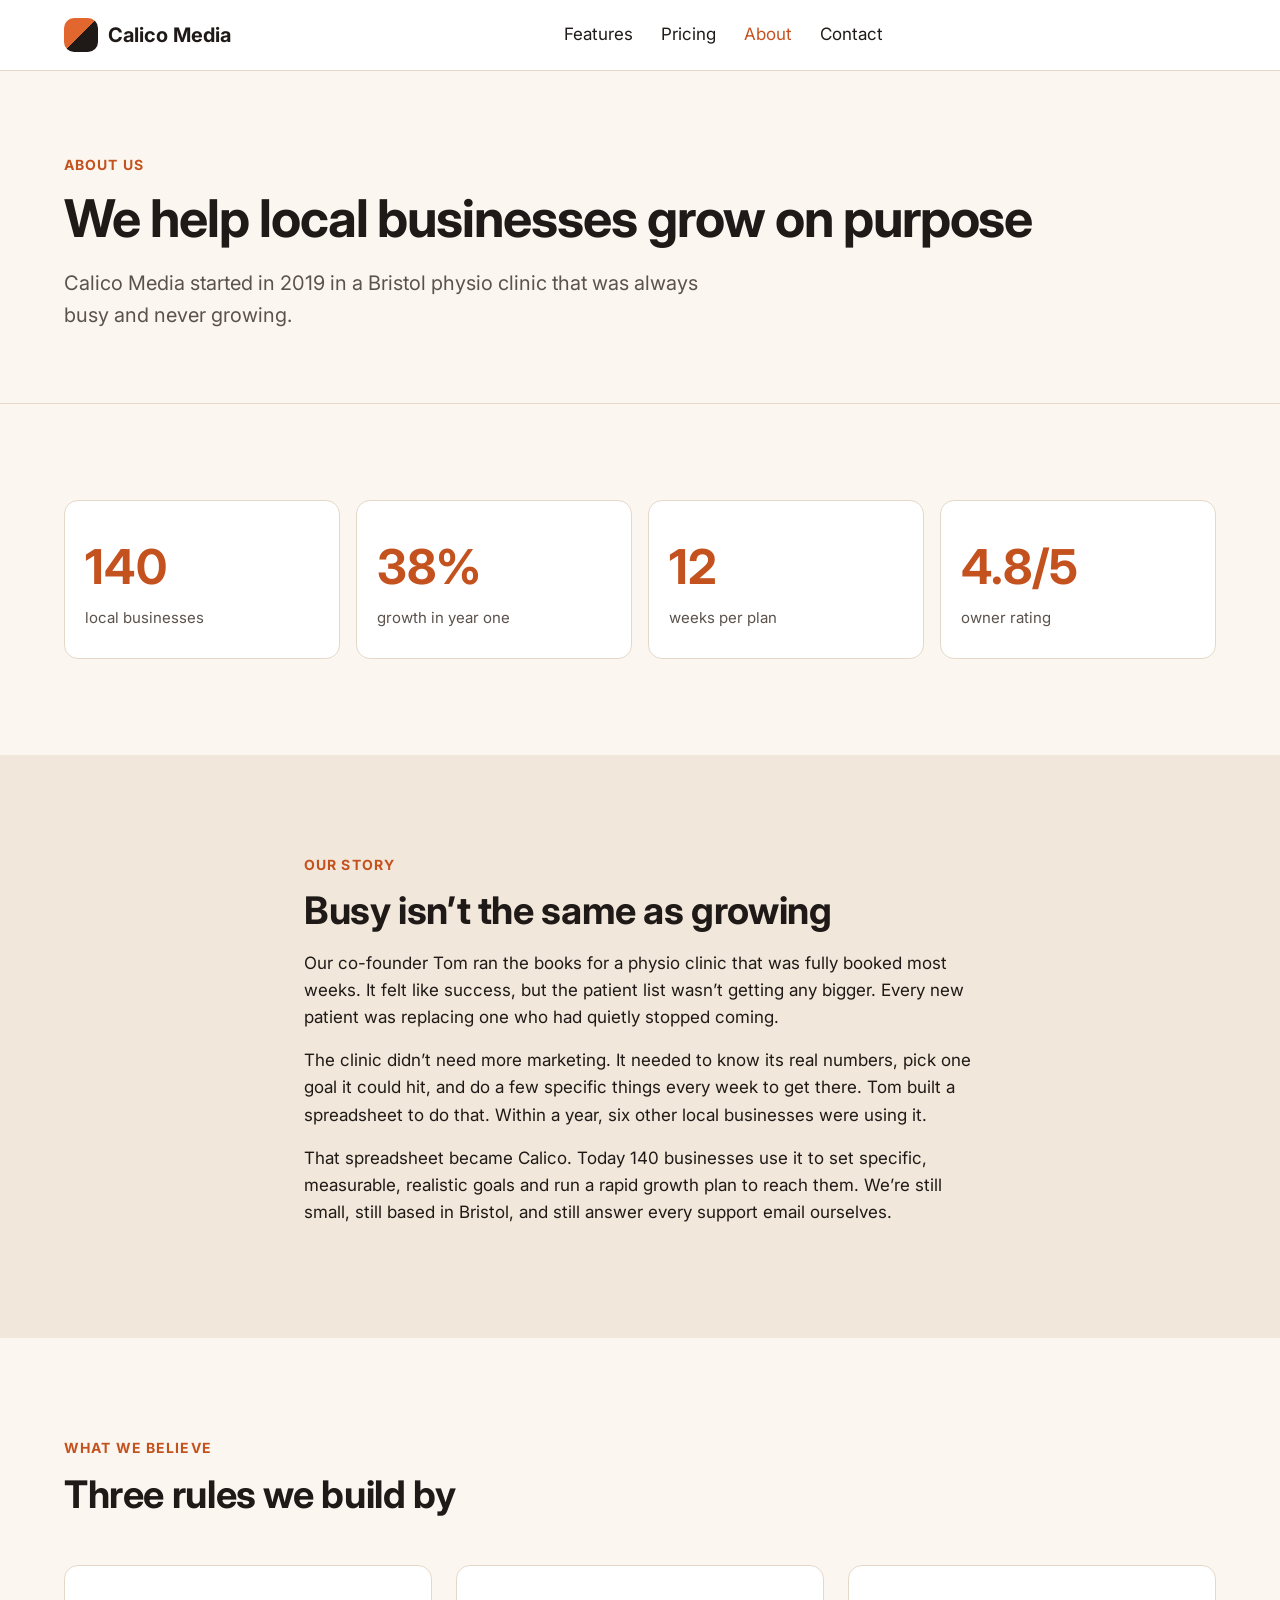
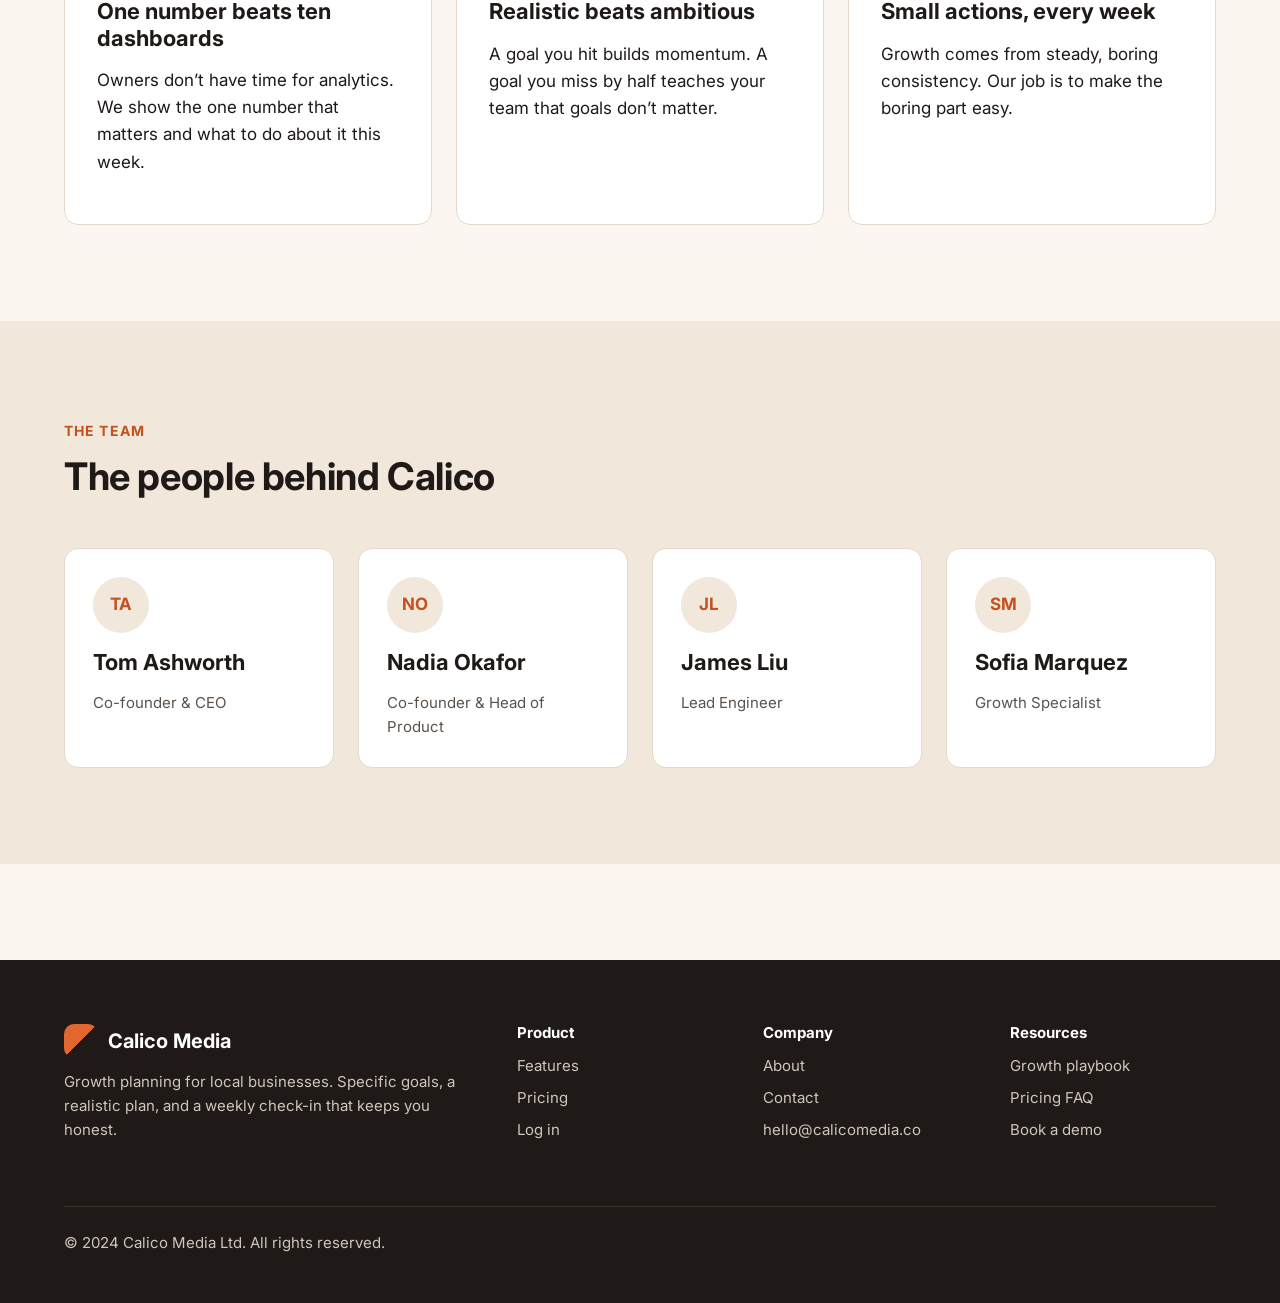
==== public/about.html @ ca8a2cca "Fix homepage layout on phone and tablet" ====
<!DOCTYPE html>
<html lang="en">
<head>
  <meta charset="utf-8">
  <meta name="viewport" content="width=device-width, initial-scale=1">
  <title>About | Calico Media</title>
  <meta name="description" content="Calico Media builds growth planning software for local businesses. Here is who we are and why we started.">
  <link rel="preconnect" href="https://fonts.googleapis.com">
  <link rel="preconnect" href="https://fonts.gstatic.com" crossorigin>
  <link href="https://fonts.googleapis.com/css2?family=Inter:wght@100;200;300;400;500;600;700;800;900&display=swap" rel="stylesheet">
  <link rel="stylesheet" href="css/styles.css">
</head>
<body>
  <header class="site-header">
    <div class="container">
      <a class="logo" href="index.html"><span class="logo-mark"></span>Calico Media</a>
      <nav id="main-navigation" aria-label="Main">
        <button class="menu-close" type="button" aria-label="Close menu">&times;</button>
        <ul class="nav-links">
          <li><a href="features.html">Features</a></li>
          <li><a href="pricing.html">Pricing</a></li>
          <li><a href="about.html" aria-current="page">About</a></li>
          <li><a href="contact.html">Contact</a></li>
        </ul>
      </nav>
      <div class="header-actions">
        <button class="menu-toggle" type="button" aria-controls="main-navigation" aria-expanded="false" aria-label="Open menu">
          <span></span><span></span><span></span>
        </button>
      </div>
    </div>
  </header>

  <main>
    <section class="page-header">
      <div class="container">
        <span class="eyebrow">About us</span>
        <h1>We help local businesses grow on purpose</h1>
        <p class="lead">Calico Media started in 2019 in a Bristol physio clinic that was always busy and never growing.</p>
      </div>
    </section>

    <section class="section">
      <div class="container">
        <div class="stats">
          <div class="stat">
            <span class="stat-number">140</span>
            <span class="stat-label">local businesses</span>
          </div>
          <div class="stat">
            <span class="stat-number">38%</span>
            <span class="stat-label">growth in year one</span>
          </div>
          <div class="stat">
            <span class="stat-number">12</span>
            <span class="stat-label">weeks per plan</span>
          </div>
          <div class="stat">
            <span class="stat-number">4.8/5</span>
            <span class="stat-label">owner rating</span>
          </div>
        </div>
      </div>
    </section>

    <section class="section section--sand">
      <div class="container prose">
        <span class="eyebrow">Our story</span>
        <h2>Busy isn&rsquo;t the same as growing</h2>
        <p>Our co-founder Tom ran the books for a physio clinic that was fully booked most weeks. It felt like success, but the patient list wasn&rsquo;t getting any bigger. Every new patient was replacing one who had quietly stopped coming.</p>
        <p>The clinic didn&rsquo;t need more marketing. It needed to know its real numbers, pick one goal it could hit, and do a few specific things every week to get there. Tom built a spreadsheet to do that. Within a year, six other local businesses were using it.</p>
        <p>That spreadsheet became Calico. Today 140 businesses use it to set specific, measurable, realistic goals and run a rapid growth plan to reach them. We&rsquo;re still small, still based in Bristol, and still answer every support email ourselves.</p>
      </div>
    </section>

    <section class="section">
      <div class="container">
        <div class="section-intro">
          <span class="eyebrow">What we believe</span>
          <h2>Three rules we build by</h2>
        </div>
        <div class="steps">
          <div class="step">
            <h3>One number beats ten dashboards</h3>
            <p>Owners don&rsquo;t have time for analytics. We show the one number that matters and what to do about it this week.</p>
          </div>
          <div class="step">
            <h3>Realistic beats ambitious</h3>
            <p>A goal you hit builds momentum. A goal you miss by half teaches your team that goals don&rsquo;t matter.</p>
          </div>
          <div class="step">
            <h3>Small actions, every week</h3>
            <p>Growth comes from steady, boring consistency. Our job is to make the boring part easy.</p>
          </div>
        </div>
      </div>
    </section>

    <section class="section section--sand">
      <div class="container">
        <div class="section-intro">
          <span class="eyebrow">The team</span>
          <h2>The people behind Calico</h2>
        </div>
        <div class="team-grid">
          <div class="person">
            <div class="avatar">TA</div>
            <h3>Tom Ashworth</h3>
            <p>Co-founder &amp; CEO</p>
          </div>
          <div class="person">
            <div class="avatar">NO</div>
            <h3>Nadia Okafor</h3>
            <p>Co-founder &amp; Head of Product</p>
          </div>
          <div class="person">
            <div class="avatar">JL</div>
            <h3>James Liu</h3>
            <p>Lead Engineer</p>
          </div>
          <div class="person">
            <div class="avatar">SM</div>
            <h3>Sofia Marquez</h3>
            <p>Growth Specialist</p>
          </div>
        </div>
      </div>
    </section>
  </main>

  <footer class="site-footer">
    <div class="container">
      <div class="footer-grid">
        <div>
          <a class="logo" href="index.html"><span class="logo-mark"></span>Calico Media</a>
          <p>Growth planning for local businesses. Specific goals, a realistic plan, and a weekly check-in that keeps you honest.</p>
        </div>
        <div>
          <h4>Product</h4>
          <ul>
            <li><a href="features.html">Features</a></li>
            <li><a href="pricing.html">Pricing</a></li>
            <li><a href="https://app.calicomedia.co/login">Log in</a></li>
          </ul>
        </div>
        <div>
          <h4>Company</h4>
          <ul>
            <li><a href="about.html">About</a></li>
            <li><a href="contact.html">Contact</a></li>
            <li><a href="mailto:hello@calicomedia.co">hello@calicomedia.co</a></li>
          </ul>
        </div>
        <div>
          <h4>Resources</h4>
          <ul>
            <li><a href="index.html#playbook">Growth playbook</a></li>
            <li><a href="pricing.html#faq">Pricing FAQ</a></li>
            <li><a href="contact.html">Book a demo</a></li>
          </ul>
        </div>
      </div>
      <div class="footer-bottom">
        <p>&copy; 2024 Calico Media Ltd. All rights reserved.</p>
      </div>
    </div>
  </footer>
  <script src="js/mobile-menu.js"></script>
</body>
</html>
---- public/css/styles.css ----
/* Calico Media marketing site */

:root {
  --ink: #1f1a17;
  --ink-soft: #5b524c;
  --cream: #fbf6ef;
  --sand: #f1e7da;
  --white: #ffffff;
  --orange: #e2672f;
  --orange-dark: #c4521f;
  --teal: #1f6f6b;
  --line: #e4d8c8;
  --radius: 14px;
}

*,
*::before,
*::after {
  box-sizing: border-box;
}

body {
  margin: 0;
  font-family: 'Inter', -apple-system, BlinkMacSystemFont, 'Segoe UI', sans-serif;
  font-weight: 400;
  font-size: 17px;
  line-height: 1.6;
  color: var(--ink);
  background: var(--cream);
}

h1,
h2,
h3,
h4 {
  font-weight: 700;
  line-height: 1.2;
  margin: 0 0 16px;
}

h1 {
  font-size: 52px;
  letter-spacing: -0.02em;
}

h2 {
  font-size: 38px;
  letter-spacing: -0.01em;
}

h3 {
  font-size: 22px;
}

p {
  margin: 0 0 16px;
}

a {
  color: var(--teal);
}

img {
  max-width: 100%;
}

.container {
  max-width: 1200px;
  margin: 0 auto;
  padding: 0 24px;
}

.section {
  padding: 96px 0;
}

.section--sand {
  background: var(--sand);
}

.eyebrow {
  display: inline-block;
  font-size: 14px;
  font-weight: 700;
  letter-spacing: 0.08em;
  text-transform: uppercase;
  color: var(--orange-dark);
  margin-bottom: 12px;
}

.lead {
  font-size: 20px;
  color: var(--ink-soft);
  max-width: 640px;
}

.section-intro {
  max-width: 680px;
  margin-bottom: 48px;
}

.btn {
  display: inline-block;
  padding: 14px 26px;
  border-radius: 999px;
  background: var(--orange);
  color: var(--white);
  font-weight: 700;
  text-decoration: none;
  border: 0;
  font-size: 16px;
  font-family: inherit;
  cursor: pointer;
}

.btn:hover {
  background: var(--orange-dark);
}

.btn--ghost {
  background: transparent;
  color: inherit;
  box-shadow: inset 0 0 0 2px currentColor;
}

.btn--ghost:hover {
  background: rgba(255, 255, 255, 0.1);
}

/* Header */

.site-header {
  background: var(--white);
  border-bottom: 1px solid var(--line);
}

.menu-toggle,
.menu-close {
  display: none;
}

.header-actions {
  display: flex;
  align-items: center;
  gap: 12px;
}

.site-header .container {
  display: flex;
  flex-wrap: wrap;
  align-items: center;
  justify-content: space-between;
  gap: 12px 32px;
  padding-top: 18px;
  padding-bottom: 18px;
}

.logo {
  display: flex;
  align-items: center;
  gap: 10px;
  flex-shrink: 0;
  font-size: 20px;
  font-weight: 700;
  color: var(--ink);
  text-decoration: none;
}

.logo-mark {
  width: 34px;
  height: 34px;
  border-radius: 10px;
  background: linear-gradient(135deg, var(--orange) 0%, var(--orange) 50%, var(--ink) 50%, var(--ink) 100%);
}

.nav-links {
  display: flex;
  flex-wrap: wrap;
  align-items: center;
  gap: 8px 28px;
  list-style: none;
  margin: 0;
  padding: 0;
}

.nav-links a {
  color: var(--ink);
  text-decoration: none;
}

.nav-links a:hover,
.nav-links a[aria-current='page'] {
  color: var(--orange-dark);
}

.site-header--home {
  background: var(--ink);
  border-bottom: 0;
}

.site-header--home .logo,
.site-header--home .nav-links a {
  color: var(--white);
}

.site-header--home .logo-mark {
  background: linear-gradient(135deg, var(--orange) 0%, var(--orange) 50%, var(--white) 50%, var(--white) 100%);
}

.site-header--home .container {
  flex-wrap: nowrap;
}

.site-header--home nav {
  min-width: 0;
}

.site-header--home .nav-links {
  flex-wrap: nowrap;
  gap: 0;
}

.site-header--home .nav-links li {
  min-width: 0;
}

.site-header--home .nav-links a {
  display: block;
  padding: 0 14px;
  white-space: nowrap;
}

.site-header--home .nav-links li:last-child {
  flex-shrink: 0;
}

.site-header--home .header-demo {
  flex-shrink: 0;
  padding: 10px 20px;
}

/* Home hero */

.hero {
  background: var(--ink);
  color: var(--white);
  padding: 56px 0 88px;
}

.hero-inner {
  display: flex;
  align-items: center;
  gap: 56px;
}

.hero-text {
  flex: 1;
}

.hero-text .lead {
  color: #d9cfc5;
}

.hero-actions {
  display: flex;
  flex-wrap: wrap;
  gap: 12px;
  margin-top: 32px;
}

.hero-media {
  width: 600px;
  flex-shrink: 0;
}

.hero-image {
  width: 100%;
  aspect-ratio: 4 / 3;
  object-fit: cover;
  border-radius: var(--radius);
  display: block;
}

/* Trust strip */

.trust {
  padding: 40px 0;
  border-bottom: 1px solid var(--line);
  text-align: center;
}

.trust p {
  color: var(--ink-soft);
  font-size: 15px;
}

.trust-list {
  display: flex;
  flex-wrap: wrap;
  justify-content: center;
  gap: 12px 40px;
  list-style: none;
  margin: 0;
  padding: 0;
  font-weight: 700;
  font-size: 18px;
  color: #8a7d72;
}

/* Steps */

.steps {
  display: grid;
  grid-template-columns: repeat(auto-fit, minmax(240px, 1fr));
  gap: 24px;
}

.step {
  background: var(--white);
  border: 1px solid var(--line);
  border-radius: var(--radius);
  padding: 32px;
}

.step-number {
  display: inline-flex;
  align-items: center;
  justify-content: center;
  width: 40px;
  height: 40px;
  border-radius: 50%;
  background: var(--sand);
  color: var(--orange-dark);
  font-weight: 700;
  margin-bottom: 16px;
}

/* Check list */

.check-list {
  list-style: none;
  margin: 24px 0 0;
  padding: 0;
}

.check-list li {
  position: relative;
  padding-left: 32px;
  margin-bottom: 14px;
}

.check-list li::before {
  content: '';
  position: absolute;
  left: 0;
  top: 6px;
  width: 16px;
  height: 16px;
  border-radius: 50%;
  background: var(--teal);
  box-shadow: inset 0 0 0 4px #cfe6e4;
}

/* FAQ */

.faq {
  max-width: 820px;
}

.faq details {
  border-top: 1px solid var(--line);
  padding: 20px 0;
}

.faq details:last-child {
  border-bottom: 1px solid var(--line);
}

.faq summary {
  font-weight: 700;
  font-size: 19px;
  cursor: pointer;
}

.faq details p {
  margin-top: 12px;
  color: var(--ink-soft);
}

/* Feature rows */

.feature-row {
  display: grid;
  grid-template-columns: 1fr 1fr;
  gap: 64px;
  align-items: center;
  margin-bottom: 96px;
}

.feature-row:last-child {
  margin-bottom: 0;
}

.feature-row--reverse .feature-media {
  order: 2;
}

.feature-media img {
  display: block;
  width: 100%;
  aspect-ratio: 4 / 3;
  object-fit: cover;
  border-radius: var(--radius);
}

/* Playbook */

.playbook-grid {
  display: grid;
  grid-template-columns: repeat(3, 1fr);
  gap: 28px;
}

/* Card grid */

.card-grid {
  display: grid;
  grid-template-columns: repeat(3, 1fr);
  gap: 28px;
}

.card {
  background: var(--white);
  border: 1px solid var(--line);
  border-radius: var(--radius);
  overflow: hidden;
}

.card img {
  display: block;
  width: 100%;
  aspect-ratio: 16 / 10;
  object-fit: cover;
}

.card-body {
  padding: 24px 28px 28px;
}

.card-body p {
  color: var(--ink-soft);
}

.card-tag {
  font-size: 13px;
  font-weight: 700;
  text-transform: uppercase;
  letter-spacing: 0.06em;
  color: var(--teal);
}

.icon-dot {
  width: 44px;
  height: 44px;
  border-radius: 12px;
  background: var(--sand);
  margin-bottom: 18px;
  position: relative;
}

.icon-dot::after {
  content: '';
  position: absolute;
  inset: 13px;
  border-radius: 50%;
  background: var(--orange);
}

/* CTA band */

.cta-band {
  background: var(--ink);
  color: var(--white);
  border-radius: 24px;
  overflow: hidden;
}

.cta-band img {
  display: block;
  width: 100%;
  aspect-ratio: 21 / 8;
  object-fit: cover;
}

.cta-body {
  padding: 48px;
  display: flex;
  flex-wrap: wrap;
  align-items: center;
  justify-content: space-between;
  gap: 24px;
}

.cta-body h2 {
  margin: 0;
  max-width: 620px;
}

/* Page header (inner pages) */

.page-header {
  padding: 80px 0 56px;
  border-bottom: 1px solid var(--line);
}

/* Pricing */

.pricing-grid {
  display: grid;
  grid-template-columns: repeat(auto-fit, minmax(260px, 1fr));
  gap: 24px;
  align-items: stretch;
}

.pricing-card {
  background: var(--white);
  border: 1px solid var(--line);
  border-radius: var(--radius);
  padding: 36px 32px;
  display: flex;
  flex-direction: column;
}

.pricing-card--featured {
  border: 2px solid var(--orange);
  box-shadow: 0 24px 48px rgba(226, 103, 47, 0.14);
}

.plan-badge {
  align-self: flex-start;
  font-size: 13px;
  font-weight: 700;
  background: var(--orange);
  color: var(--white);
  border-radius: 999px;
  padding: 4px 12px;
  margin-bottom: 16px;
}

.price {
  font-size: 48px;
  font-weight: 700;
  margin: 8px 0 4px;
}

.price small {
  font-size: 17px;
  font-weight: 400;
  color: var(--ink-soft);
}

.pricing-card .check-list {
  flex: 1;
  margin-bottom: 28px;
}

.pricing-card .btn {
  text-align: center;
}

.pricing-note {
  margin-top: 32px;
  color: var(--ink-soft);
  font-size: 15px;
}

/* About */

.stats {
  display: grid;
  grid-template-columns: repeat(auto-fit, minmax(160px, 1fr));
  gap: 16px;
}

.stat {
  background: var(--white);
  border: 1px solid var(--line);
  border-radius: var(--radius);
  padding: 28px 20px;
}

.stat-number {
  display: block;
  font-size: 48px;
  font-weight: 700;
  color: var(--orange-dark);
}

.stat-label {
  display: block;
  font-size: 15px;
  color: var(--ink-soft);
}

.prose {
  max-width: 720px;
}

.team-grid {
  display: grid;
  grid-template-columns: repeat(auto-fit, minmax(220px, 1fr));
  gap: 24px;
}

.person {
  background: var(--white);
  border: 1px solid var(--line);
  border-radius: var(--radius);
  padding: 28px;
}

.avatar {
  width: 56px;
  height: 56px;
  border-radius: 50%;
  background: var(--sand);
  color: var(--orange-dark);
  display: flex;
  align-items: center;
  justify-content: center;
  font-weight: 700;
  margin-bottom: 16px;
}

.person p {
  color: var(--ink-soft);
  font-size: 15px;
  margin: 0;
}

/* Contact */

.contact-layout {
  display: grid;
  grid-template-columns: 3fr 2fr;
  gap: 64px;
}

.contact-form label {
  display: block;
  font-weight: 700;
  margin-bottom: 6px;
}

.contact-form input,
.contact-form textarea {
  display: block;
  width: 100%;
  font: inherit;
  padding: 12px 14px;
  border: 1px solid var(--line);
  border-radius: 10px;
  background: var(--white);
  margin-bottom: 20px;
}

.contact-form textarea {
  min-height: 160px;
  resize: vertical;
}

.form-status {
  margin-top: 16px;
  font-weight: 700;
}

.form-status--success {
  color: var(--teal);
}

.form-status--error {
  color: #b3261e;
}

.contact-aside {
  background: var(--white);
  border: 1px solid var(--line);
  border-radius: var(--radius);
  padding: 32px;
  align-self: start;
}

.contact-aside h3 {
  font-size: 18px;
  margin-top: 24px;
  margin-bottom: 6px;
}

.contact-aside h3:first-child {
  margin-top: 0;
}

.contact-aside p {
  color: var(--ink-soft);
  margin: 0;
}

/* Footer */

.site-footer {
  background: var(--ink);
  color: #cfc5bb;
  padding: 64px 0 32px;
  margin-top: 96px;
  font-size: 15px;
}

.footer-grid {
  display: grid;
  grid-template-columns: 2fr 1fr 1fr 1fr;
  gap: 40px;
}

.site-footer h4 {
  color: var(--white);
  font-size: 15px;
  margin-bottom: 12px;
}

.site-footer ul {
  list-style: none;
  margin: 0;
  padding: 0;
}

.site-footer li {
  margin-bottom: 8px;
}

.site-footer a {
  color: #cfc5bb;
  text-decoration: none;
}

.site-footer a:hover {
  color: var(--white);
}

.site-footer .logo {
  color: var(--white);
  margin-bottom: 12px;
}

.footer-bottom {
  border-top: 1px solid #3a322d;
  margin-top: 48px;
  padding-top: 24px;
}

@media (max-width: 920px) {
  .hero {
    padding: 48px 0 64px;
  }

  .hero-inner {
    flex-direction: column;
    align-items: stretch;
    gap: 32px;
  }

  .hero-text {
    max-width: 640px;
  }

  .hero h1 {
    font-size: clamp(36px, 6vw, 44px);
  }

  .hero-media {
    order: -1;
    width: min(100%, 560px);
    align-self: center;
  }

  .hero-actions {
    margin-top: 24px;
  }

  .site-header .container,
  .site-header--home .container {
    flex-wrap: wrap;
    gap: 12px;
  }

  .header-actions {
    margin-left: auto;
  }

  .menu-toggle {
    display: flex;
    width: 44px;
    height: 44px;
    flex-direction: column;
    align-items: center;
    justify-content: center;
    gap: 5px;
    padding: 0;
    color: var(--ink);
    background: transparent;
    border: 1px solid currentColor;
    border-radius: 8px;
    cursor: pointer;
  }

  .menu-toggle span {
    display: block;
    width: 20px;
    height: 2px;
    background: currentColor;
  }

  .site-header--home .menu-toggle {
    color: var(--white);
  }

  .menu-toggle:focus-visible,
  .menu-close:focus-visible {
    outline: 3px solid var(--orange);
    outline-offset: 3px;
  }

  .site-header nav {
    display: none;
  }

  .site-header nav[role="dialog"][data-open="true"] {
    position: fixed;
    z-index: 1000;
    inset: 0;
    display: flex;
    align-items: center;
    justify-content: center;
    overflow-y: auto;
    width: 100%;
    min-width: 0;
    padding: 80px 24px 40px;
    background: var(--cream);
  }

  .site-header--home nav[role="dialog"][data-open="true"] {
    background: var(--ink);
  }

  .menu-close {
    position: absolute;
    top: 16px;
    right: 20px;
    display: inline-flex;
    align-items: center;
    justify-content: center;
    width: 44px;
    height: 44px;
    padding: 0;
    color: var(--ink);
    font: inherit;
    font-size: 32px;
    line-height: 1;
    background: transparent;
    border: 1px solid currentColor;
    border-radius: 8px;
    cursor: pointer;
  }

  .site-header--home .menu-close {
    color: var(--white);
  }

  .site-header nav[role="dialog"] .nav-links {
    flex-direction: column;
    align-items: stretch;
    width: min(100%, 320px);
    gap: 8px;
    font-size: 20px;
    text-align: center;
  }

  .site-header nav[role="dialog"] .nav-links a {
    display: block;
    padding: 12px 16px;
    white-space: normal;
  }

  body.menu-open {
    overflow: hidden;
  }

  h1 {
    font-size: 24px;
  }

  h2 {
    font-size: 30px;
  }

  .section {
    padding: 64px 0;
  }

  .contact-layout {
    grid-template-columns: 1fr;
    gap: 40px;
  }

  .footer-grid {
    grid-template-columns: 1fr 1fr;
  }
}

@media (max-width: 768px) {
  .hero {
    padding: 48px 0 64px;
  }

  .hero-inner {
    flex-direction: column;
    align-items: stretch;
    gap: 32px;
  }

  .hero-text {
    max-width: 640px;
  }

  .hero h1 {
    font-size: clamp(36px, 6vw, 44px);
  }

  .hero-media {
    order: -1;
    width: min(100%, 560px);
    align-self: center;
  }

  .hero-actions {
    margin-top: 24px;
  }

  .site-header .container,
  .site-header--home .container {
    flex-wrap: wrap;
    gap: 12px;
  }

  .header-actions {
    margin-left: auto;
  }

  .menu-toggle {
    display: flex;
    width: 44px;
    height: 44px;
    flex-direction: column;
    align-items: center;
    justify-content: center;
    gap: 5px;
    padding: 0;
    color: var(--ink);
    background: transparent;
    border: 1px solid currentColor;
    border-radius: 8px;
    cursor: pointer;
  }

  .menu-toggle span {
    display: block;
    width: 20px;
    height: 2px;
    background: currentColor;
  }

  .site-header--home .menu-toggle {
    color: var(--white);
  }

  .menu-toggle:focus-visible,
  .menu-close:focus-visible {
    outline: 3px solid var(--orange);
    outline-offset: 3px;
  }

  .site-header nav {
    display: none;
  }

  .site-header nav[role="dialog"][data-open="true"] {
    position: fixed;
    z-index: 1000;
    inset: 0;
    display: flex;
    align-items: center;
    justify-content: center;
    overflow-y: auto;
    width: 100%;
    min-width: 0;
    padding: 80px 24px 40px;
    background: var(--cream);
  }

  .site-header--home nav[role="dialog"][data-open="true"] {
    background: var(--ink);
  }

  .menu-close {
    position: absolute;
    top: 16px;
    right: 20px;
    display: inline-flex;
    align-items: center;
    justify-content: center;
    width: 44px;
    height: 44px;
    padding: 0;
    color: var(--ink);
    font: inherit;
    font-size: 32px;
    line-height: 1;
    background: transparent;
    border: 1px solid currentColor;
    border-radius: 8px;
    cursor: pointer;
  }

  .site-header--home .menu-close {
    color: var(--white);
  }

  .site-header nav[role="dialog"] .nav-links {
    flex-direction: column;
    align-items: stretch;
    width: min(100%, 320px);
    gap: 8px;
    font-size: 20px;
    text-align: center;
  }

  .site-header nav[role="dialog"] .nav-links a {
    display: block;
    padding: 12px 16px;
    white-space: normal;
  }

  body.menu-open {
    overflow: hidden;
  }

  h1 {
    font-size: 24px;
  }

  h2 {
    font-size: 30px;
  }

  .section {
    padding: 64px 0;
  }

  .feature-row {
    grid-template-columns: 1fr;
    gap: 32px;
    margin-bottom: 64px;
  }

  .feature-row--reverse .feature-media {
    order: 0;
  }

  .card-grid {
    grid-template-columns: repeat(2, 1fr);
  }

  .contact-layout {
    grid-template-columns: 1fr;
    gap: 40px;
  }

  .footer-grid {
    grid-template-columns: 1fr 1fr;
  }
}

@media (max-width: 620px) {
    .playbook-grid {
    grid-template-columns: 1fr;
    gap: 20px;
  }

  .card-grid {
    grid-template-columns: 1fr;
  }

  .card-body {
    padding: 20px;
  }
}

@media (max-width: 480px) {
  body {
    font-size: 16px;
  }

  h2 {
    font-size: 28px;
  }

  h3 {
    font-size: 20px;
  }

  .container {
    padding-right: 20px;
    padding-left: 20px;
  }

  .site-header .container {
    align-items: center;
    flex-direction: row;
    gap: 12px;
    padding-top: 14px;
    padding-bottom: 14px;
  }

  .header-actions {
    gap: 8px;
  }

  .header-demo {
    padding: 9px 10px;
    font-size: 14px;
  }

  h1 {
    font-size: 34px;
  }

  .hero h1 {
    font-size: 34px;
  }

  .section {
    padding: 48px 0;
  }

  .hero {
    padding: 40px 0 56px;
  }

  .hero-inner {
    flex-direction: column;
    align-items: stretch;
    gap: 28px;
  }

  .hero-media {
    width: 100%;
    order: -1;
  }

  .hero-actions {
    margin-top: 24px;
  }

  .trust {
    padding: 32px 0;
  }

  .trust-list {
    gap: 10px 24px;
    font-size: 16px;
  }

  .feature-row {
    gap: 24px;
    margin-bottom: 48px;
  }

  .playbook-grid {
    grid-template-columns: 1fr;
    gap: 20px;
  }

  .card-grid {
    grid-template-columns: 1fr;
  }

  .card-body {
    padding: 20px;
  }

  .cta-band {
    border-radius: 16px;
  }

  .cta-band img {
    aspect-ratio: 4 / 3;
  }

  .cta-body {
    padding: 28px 20px;
  }

  .page-header {
    padding: 48px 0 40px;
  }

  .pricing-card {
    padding: 28px 24px;
  }

  .contact-layout {
    gap: 32px;
  }

  .contact-aside {
    padding: 24px;
  }

  .footer-grid {
    grid-template-columns: 1fr;
    gap: 28px;
  }

  .site-footer {
    padding-top: 48px;
    margin-top: 64px;
  }

  .footer-bottom {
    margin-top: 32px;
  }
}
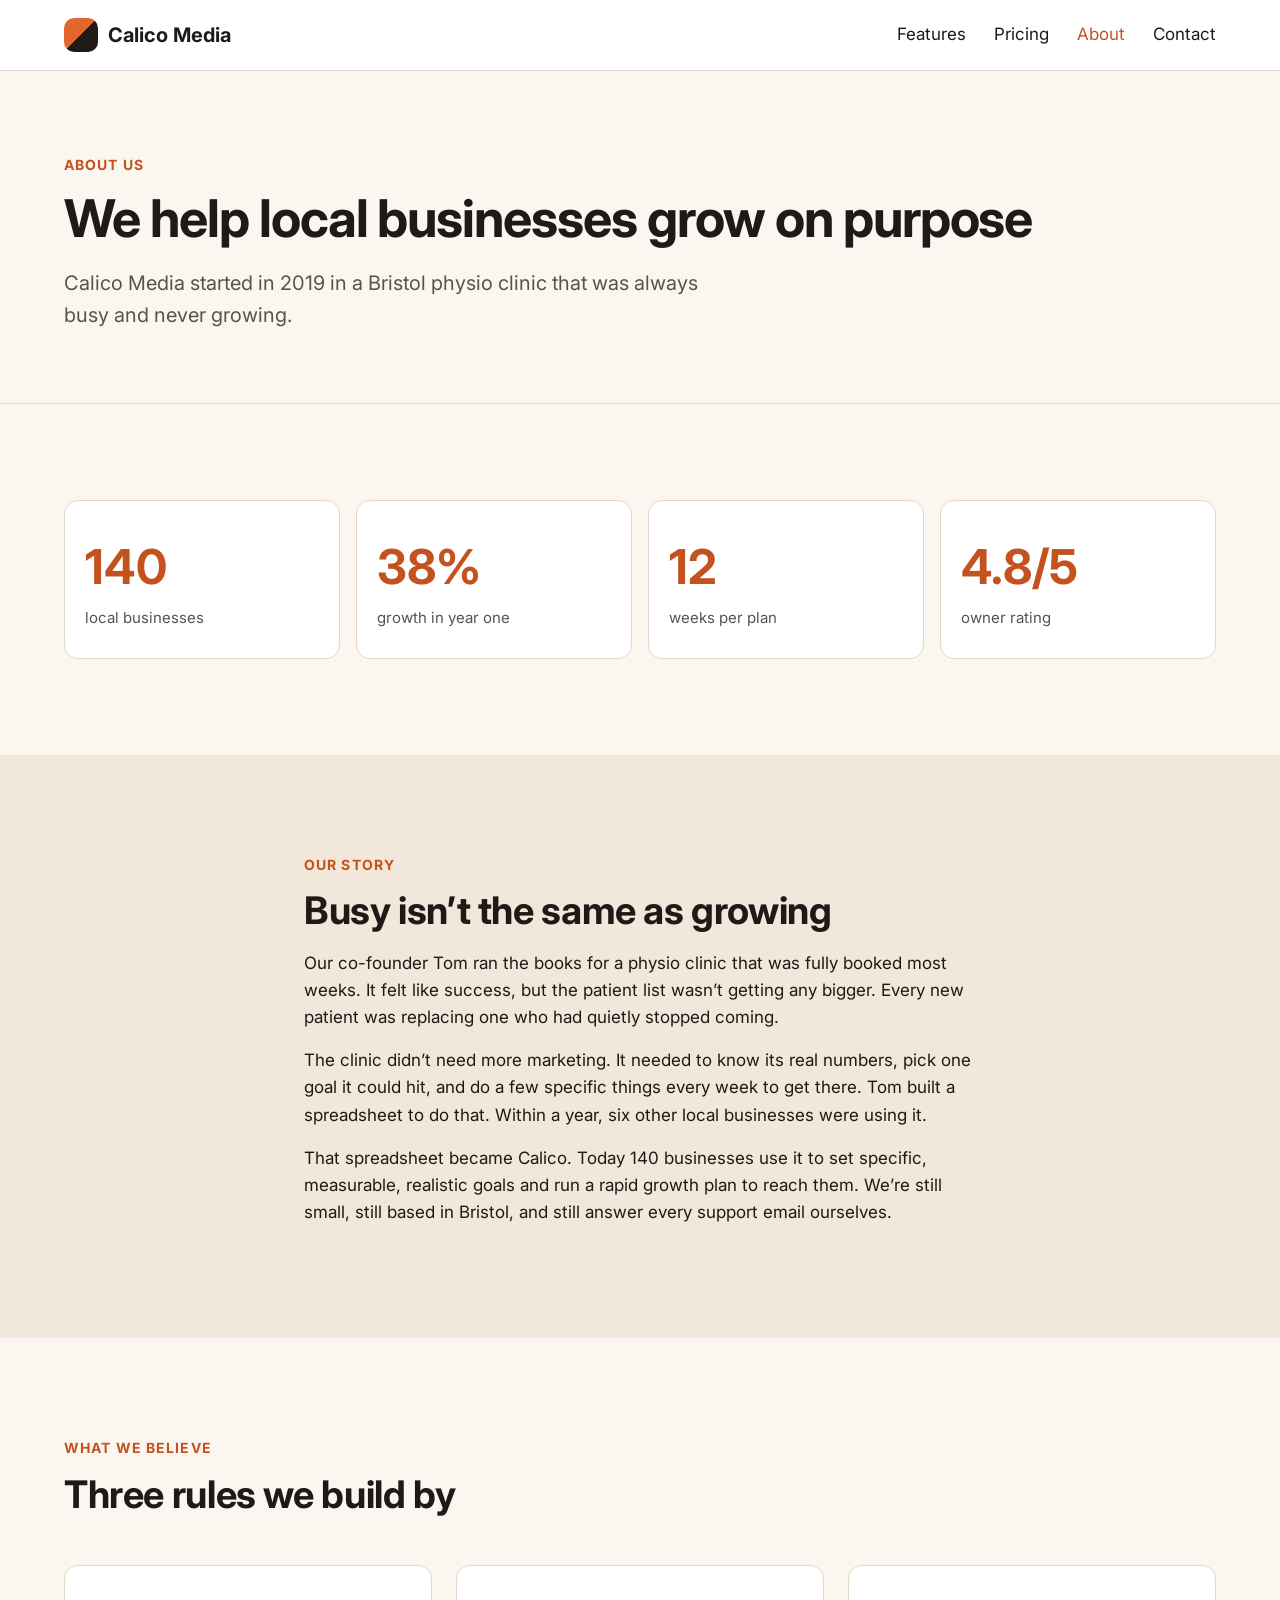
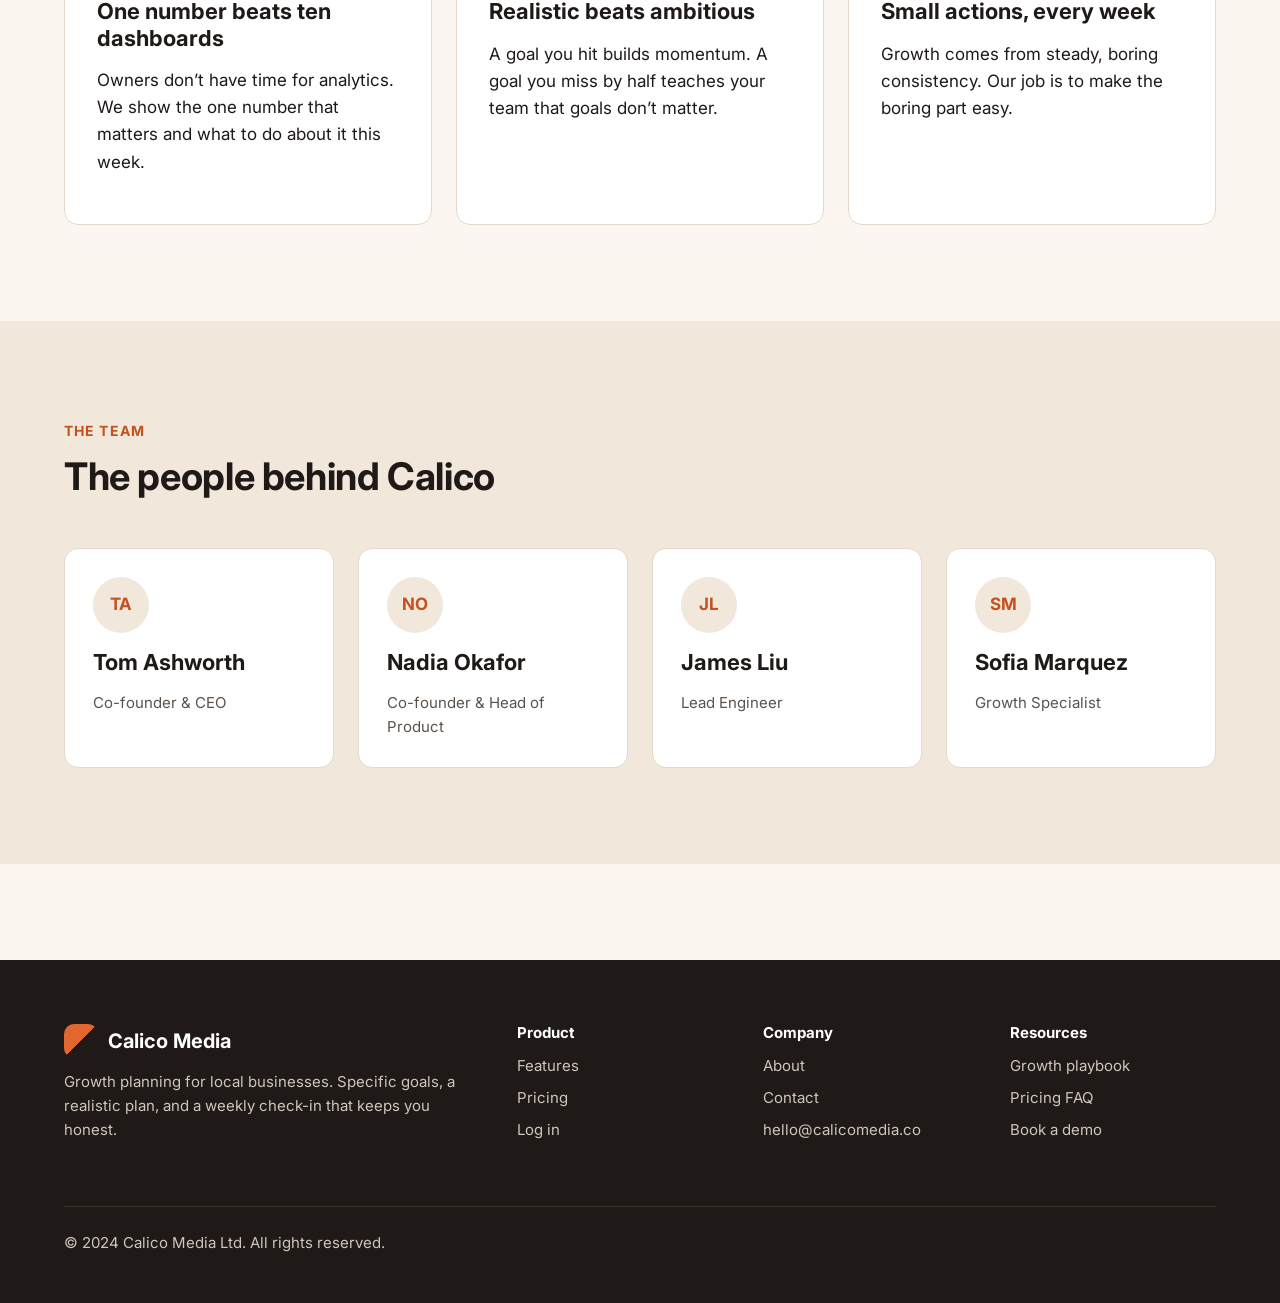
==== commit 5636e153: "fix issues with nav links and section columns" ====
--- a/public/about.html
+++ b/public/about.html
@@ -15,7 +15,6 @@
     <div class="container">
       <a class="logo" href="index.html"><span class="logo-mark"></span>Calico Media</a>
       <nav id="main-navigation" aria-label="Main">
-        <button class="menu-close" type="button" aria-label="Close menu">&times;</button>
         <ul class="nav-links">
           <li><a href="features.html">Features</a></li>
           <li><a href="pricing.html">Pricing</a></li>
@@ -23,11 +22,6 @@
           <li><a href="contact.html">Contact</a></li>
         </ul>
       </nav>
-      <div class="header-actions">
-        <button class="menu-toggle" type="button" aria-controls="main-navigation" aria-expanded="false" aria-label="Open menu">
-          <span></span><span></span><span></span>
-        </button>
-      </div>
     </div>
   </header>
 
--- a/public/css/styles.css
+++ b/public/css/styles.css
@@ -757,13 +757,43 @@
   padding-top: 24px;
 }
 
+@media (max-width: 1050px) {
+  .hero {
+    padding: 48px 0 64px;
+  }
+
+  .hero-inner {
+    flex-direction: column-reverse;
+    align-items: stretch;
+    gap: 32px;
+  }
+
+  .hero-text {
+    max-width: 640px;
+  }
+
+  .hero h1 {
+    font-size: clamp(36px, 6vw, 44px);
+  }
+
+  .hero-media {
+    width: min(100%, 560px);
+    align-self: center;
+  }
+
+  .hero-actions {
+    margin-top: 24px;
+  }
+
+}  
+
 @media (max-width: 920px) {
   .hero {
     padding: 48px 0 64px;
   }
 
   .hero-inner {
-    flex-direction: column;
+    flex-direction: column-reverse;
     align-items: stretch;
     gap: 32px;
   }
@@ -777,7 +807,6 @@
   }
 
   .hero-media {
-    order: -1;
     width: min(100%, 560px);
     align-self: center;
   }
@@ -796,7 +825,7 @@
     margin-left: auto;
   }
 
-  .menu-toggle {
+  .site-header--home .menu-toggle {
     display: flex;
     width: 44px;
     height: 44px;
@@ -812,7 +841,7 @@
     cursor: pointer;
   }
 
-  .menu-toggle span {
+  .site-header--home .menu-toggle span {
     display: block;
     width: 20px;
     height: 2px;
@@ -823,17 +852,17 @@
     color: var(--white);
   }
 
-  .menu-toggle:focus-visible,
-  .menu-close:focus-visible {
+  .site-header--home .menu-toggle:focus-visible,
+  .site-header--home .menu-close:focus-visible {
     outline: 3px solid var(--orange);
     outline-offset: 3px;
   }
 
-  .site-header nav {
+  .site-header--home nav {
     display: none;
   }
 
-  .site-header nav[role="dialog"][data-open="true"] {
+  .site-header--home nav[role="dialog"][data-open="true"] {
     position: fixed;
     z-index: 1000;
     inset: 0;
@@ -844,14 +873,10 @@
     width: 100%;
     min-width: 0;
     padding: 80px 24px 40px;
-    background: var(--cream);
-  }
-
-  .site-header--home nav[role="dialog"][data-open="true"] {
     background: var(--ink);
   }
 
-  .menu-close {
+  .site-header--home .menu-close {
     position: absolute;
     top: 16px;
     right: 20px;
@@ -861,7 +886,7 @@
     width: 44px;
     height: 44px;
     padding: 0;
-    color: var(--ink);
+    color: var(--white);
     font: inherit;
     font-size: 32px;
     line-height: 1;
@@ -871,11 +896,7 @@
     cursor: pointer;
   }
 
-  .site-header--home .menu-close {
-    color: var(--white);
-  }
-
-  .site-header nav[role="dialog"] .nav-links {
+  .site-header--home nav[role="dialog"] .nav-links {
     flex-direction: column;
     align-items: stretch;
     width: min(100%, 320px);
@@ -884,7 +905,7 @@
     text-align: center;
   }
 
-  .site-header nav[role="dialog"] .nav-links a {
+  .site-header--home nav[role="dialog"] .nav-links a {
     display: block;
     padding: 12px 16px;
     white-space: normal;
@@ -906,6 +927,16 @@
     padding: 64px 0;
   }
 
+  .feature-row {
+    grid-template-columns: 1fr;
+    gap: 32px;
+    margin-bottom: 64px;
+  }
+
+  .playbook-grid {
+    grid-template-columns: repeat(2, 1fr);
+  }
+
   .contact-layout {
     grid-template-columns: 1fr;
     gap: 40px;
@@ -922,7 +953,7 @@
   }
 
   .hero-inner {
-    flex-direction: column;
+    flex-direction: column-reverse;
     align-items: stretch;
     gap: 32px;
   }
@@ -936,7 +967,6 @@
   }
 
   .hero-media {
-    order: -1;
     width: min(100%, 560px);
     align-self: center;
   }
@@ -955,7 +985,7 @@
     margin-left: auto;
   }
 
-  .menu-toggle {
+  .site-header--home .menu-toggle {
     display: flex;
     width: 44px;
     height: 44px;
@@ -971,7 +1001,7 @@
     cursor: pointer;
   }
 
-  .menu-toggle span {
+  .site-header--home .menu-toggle span {
     display: block;
     width: 20px;
     height: 2px;
@@ -982,17 +1012,17 @@
     color: var(--white);
   }
 
-  .menu-toggle:focus-visible,
-  .menu-close:focus-visible {
+  .site-header--home .menu-toggle:focus-visible,
+  .site-header--home .menu-close:focus-visible {
     outline: 3px solid var(--orange);
     outline-offset: 3px;
   }
 
-  .site-header nav {
+  .site-header--home nav {
     display: none;
   }
 
-  .site-header nav[role="dialog"][data-open="true"] {
+  .site-header--home nav[role="dialog"][data-open="true"] {
     position: fixed;
     z-index: 1000;
     inset: 0;
@@ -1003,14 +1033,10 @@
     width: 100%;
     min-width: 0;
     padding: 80px 24px 40px;
-    background: var(--cream);
-  }
-
-  .site-header--home nav[role="dialog"][data-open="true"] {
     background: var(--ink);
   }
 
-  .menu-close {
+  .site-header--home .menu-close {
     position: absolute;
     top: 16px;
     right: 20px;
@@ -1020,7 +1046,7 @@
     width: 44px;
     height: 44px;
     padding: 0;
-    color: var(--ink);
+    color: var(--white);
     font: inherit;
     font-size: 32px;
     line-height: 1;
@@ -1030,11 +1056,7 @@
     cursor: pointer;
   }
 
-  .site-header--home .menu-close {
-    color: var(--white);
-  }
-
-  .site-header nav[role="dialog"] .nav-links {
+  .site-header--home nav[role="dialog"] .nav-links {
     flex-direction: column;
     align-items: stretch;
     width: min(100%, 320px);
@@ -1043,7 +1065,7 @@
     text-align: center;
   }
 
-  .site-header nav[role="dialog"] .nav-links a {
+  .site-header--home nav[role="dialog"] .nav-links a {
     display: block;
     padding: 12px 16px;
     white-space: normal;
@@ -1075,7 +1097,7 @@
     order: 0;
   }
 
-  .card-grid {
+  .playbook-grid {
     grid-template-columns: repeat(2, 1fr);
   }
 
@@ -1090,7 +1112,7 @@
 }
 
 @media (max-width: 620px) {
-    .playbook-grid {
+  .playbook-grid {
     grid-template-columns: 1fr;
     gap: 20px;
   }
